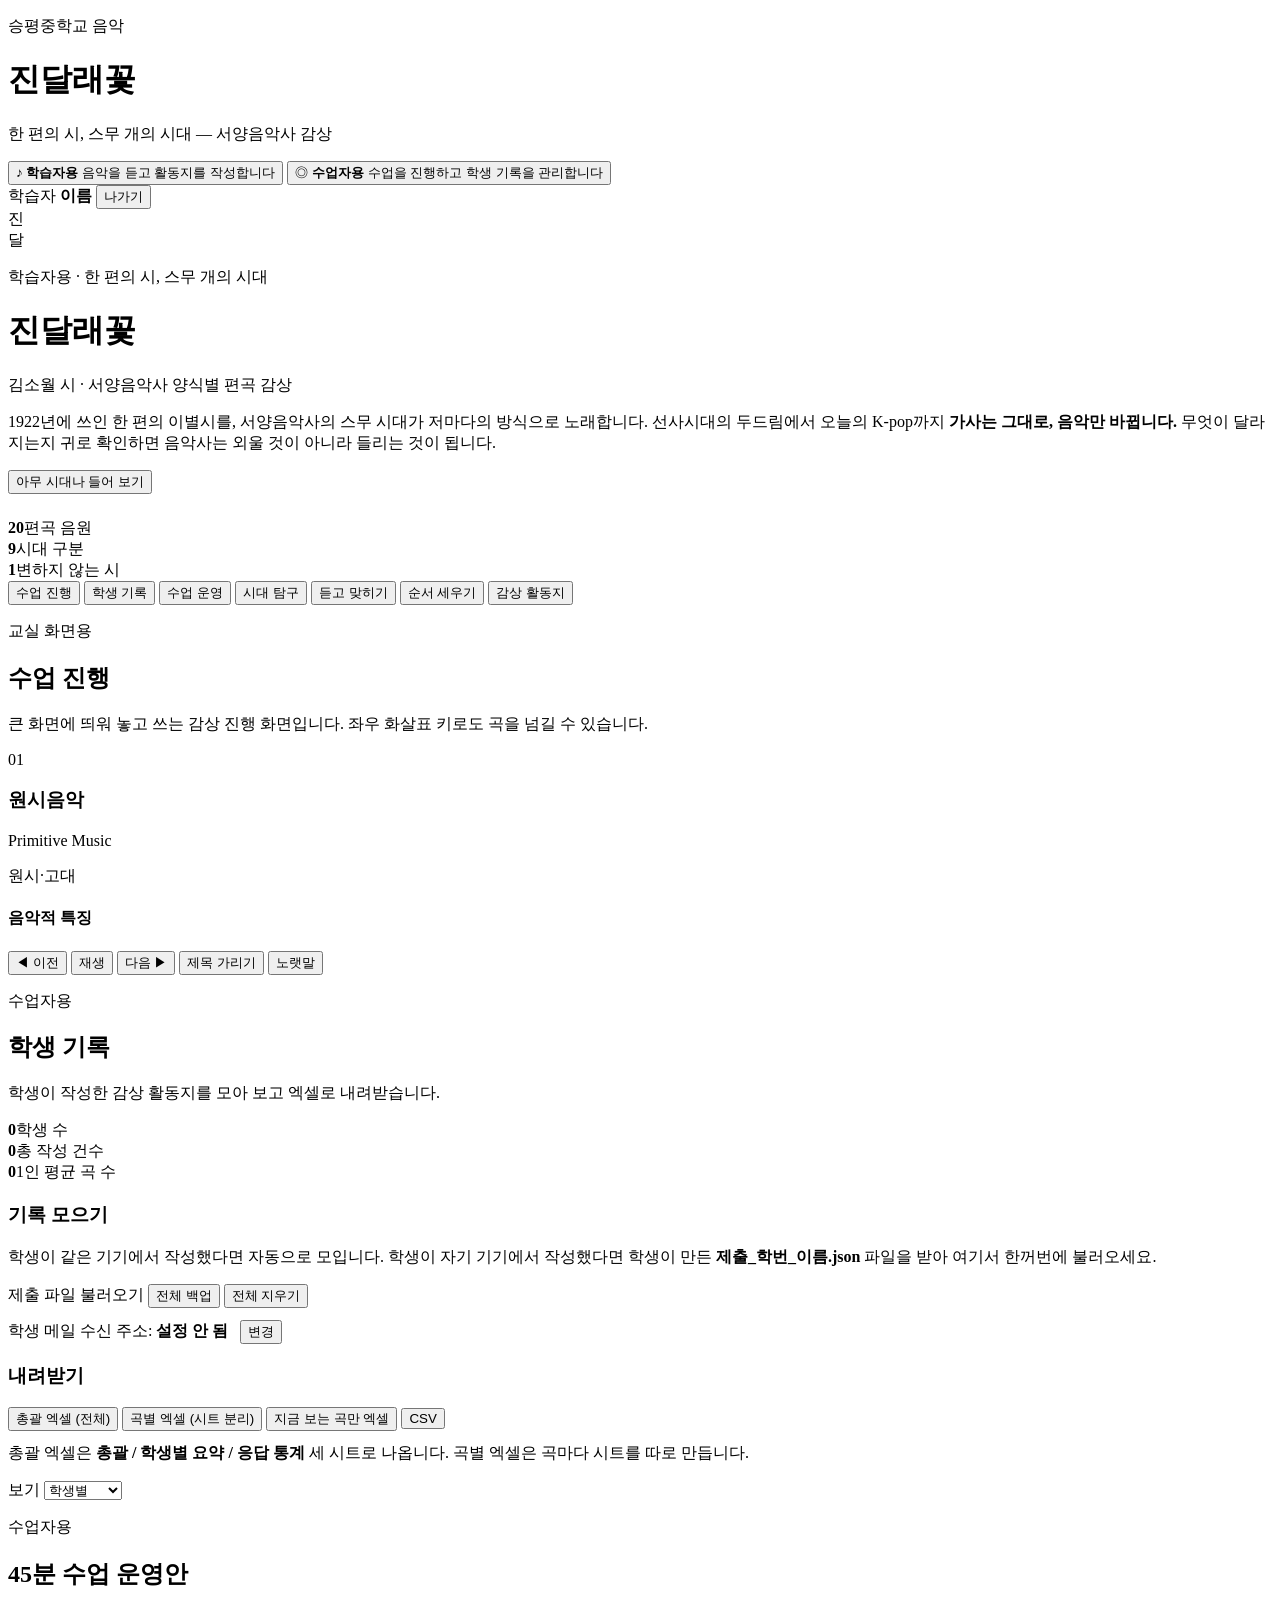
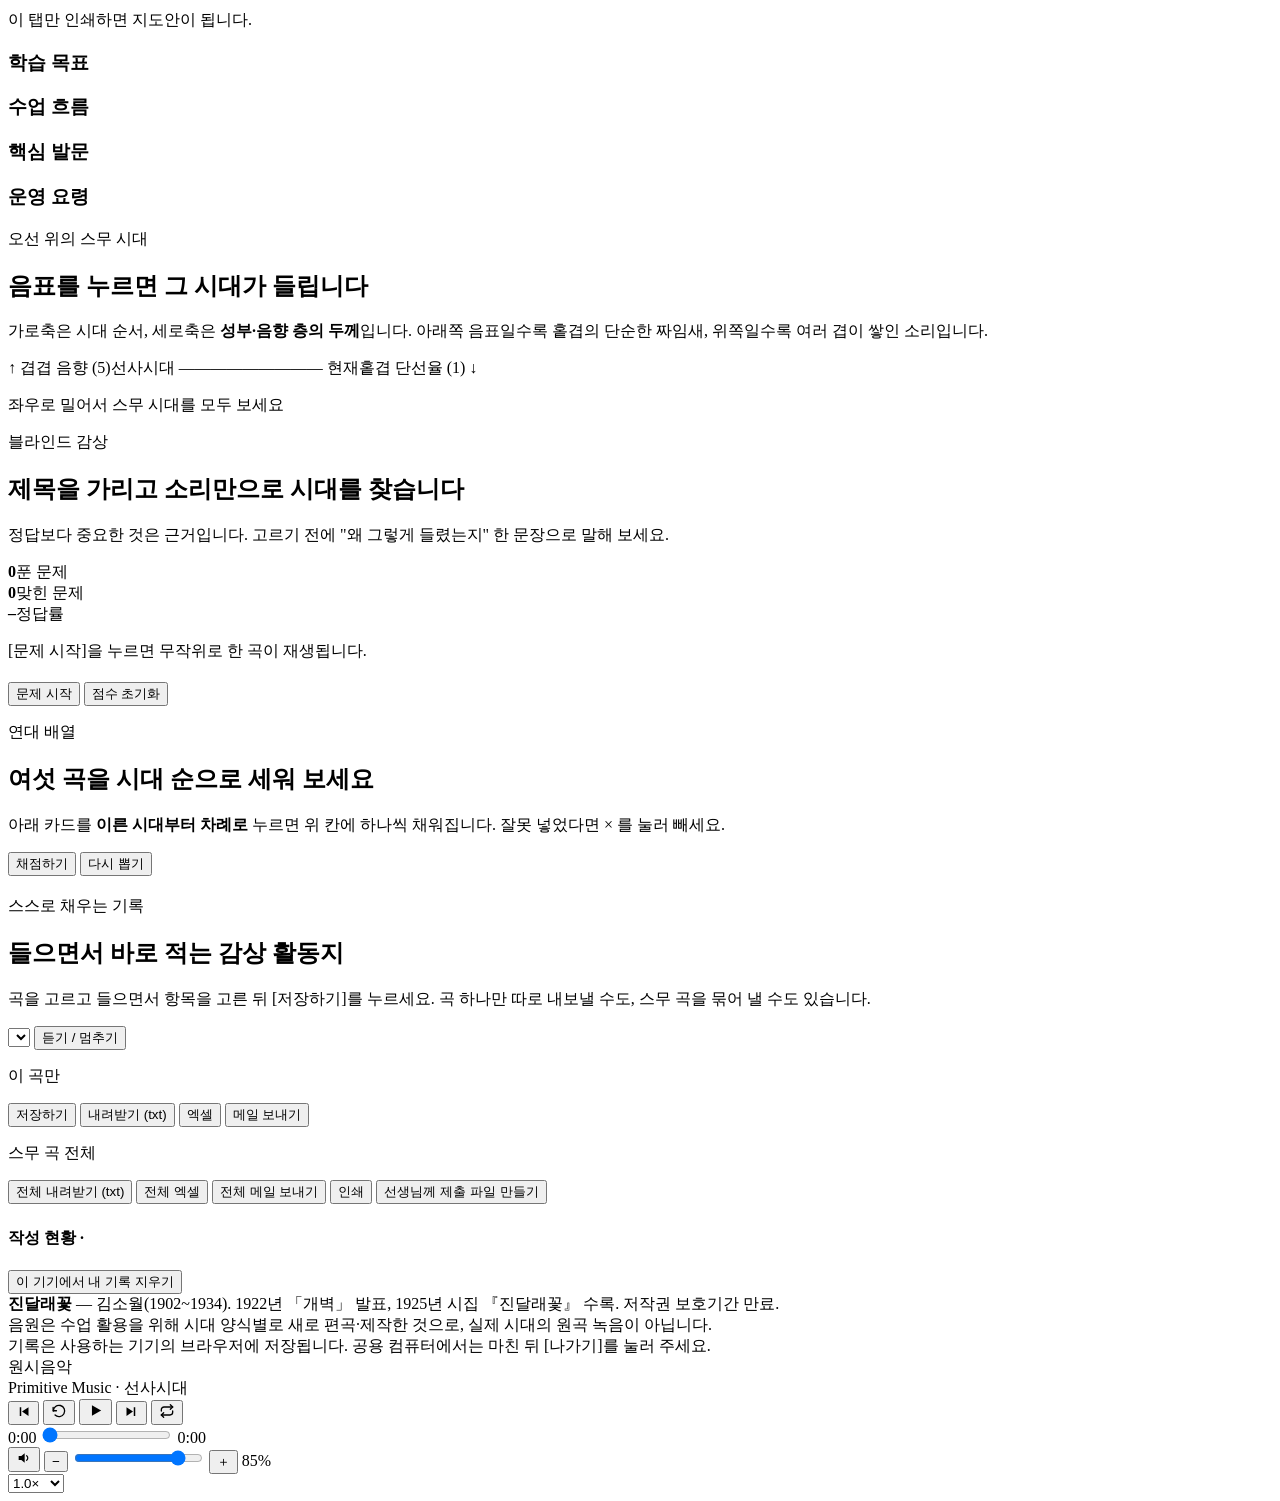
==== index.html @ 60895379 "Add files via upload" ====
<!DOCTYPE html>
<html lang="ko">
<head>
<meta charset="UTF-8">
<meta name="viewport" content="width=device-width, initial-scale=1">
<title>진달래꽃 × 서양음악사 — 한 편의 시, 스무 개의 시대</title>
<meta name="description" content="김소월의 「진달래꽃」을 서양음악사 스무 개 시대·장르로 바꿔 듣고 비교하는 음악 감상 학습 페이지.">
<meta name="theme-color" content="#EDE7DB">
<link rel="preconnect" href="https://fonts.googleapis.com">
<link rel="preconnect" href="https://fonts.gstatic.com" crossorigin>
<link href="https://fonts.googleapis.com/css2?family=Nanum+Myeongjo:wght@400;700;800&family=Noto+Sans+KR:wght@400;500;700&family=JetBrains+Mono:wght@400;600&display=swap" rel="stylesheet">
<link rel="stylesheet" href="assets/css/style.css">
<link rel="stylesheet" href="assets/css/cloud.css">
</head>
<body class="locked">

<!-- ================= 로그인 ================= -->
<div class="gate on" id="gate">
  <div class="gate-card">
    <p class="eyebrow" id="gateSchool">승평중학교 음악</p>
    <h1>진달래<span class="pt">꽃</span></h1>
    <p class="gate-sub">한 편의 시, 스무 개의 시대 — 서양음악사 감상</p>

    <div id="gatePick" class="gate-pick">
      <button class="pickcard" type="button" id="pickStudent">
        <span class="pc-ico">♪</span>
        <b>학습자용</b>
        <span>음악을 듣고 활동지를 작성합니다</span>
      </button>
      <button class="pickcard teach" type="button" id="pickTeacher">
        <span class="pc-ico">◎</span>
        <b>수업자용</b>
        <span>수업을 진행하고 학생 기록을 관리합니다</span>
      </button>
    </div>

    <div id="gateForm" class="gate-form" style="display:none">
      <h2 id="gateFormTitle">학습자용 접속</h2>
      <div class="fld" id="fSid"><label for="gSid">학번</label>
        <input id="gSid" type="text" inputmode="numeric" maxlength="5" placeholder="3105" autocomplete="off"></div>
      <div class="fld" id="fName"><label for="gName">이름</label>
        <input id="gName" type="text" maxlength="10" placeholder="홍길동" autocomplete="off"></div>
      <div class="fld"><label for="gPw">비밀번호</label>
        <input id="gPw" type="password" maxlength="20" placeholder="비밀번호" autocomplete="off"></div>
      <p class="gate-err" id="gateErr"></p>
      <div class="btn-row">
        <button class="btn" type="button" id="gateGo">들어가기</button>
        <button class="btn ghost" type="button" id="gateBack">뒤로</button>
      </div>
      <p class="gate-hint" id="gateHint"></p>
    </div>
  </div>
</div>

<!-- ================= 사용자 표시줄 ================= -->
<div class="who" id="who">
  <div class="wrap">
    <span class="badge" id="whoRole">학습자</span>
    <b id="whoName">이름</b>
    <span id="whoSid" class="mono"></span>
    <button class="btn ghost small" type="button" id="logout">나가기</button>
  </div>
</div>

<!-- ================= 머리말 ================= -->
<header class="masthead">
  <div class="wrap">
    <div class="seal" aria-hidden="true">진<br>달</div>
    <p class="eyebrow"><span id="modeBadge">학습자용</span> · 한 편의 시, 스무 개의 시대</p>
    <h1>진달래<span class="pt">꽃</span></h1>
    <p class="byline">김소월 시 · 서양음악사 양식별 편곡 감상</p>
    <div class="hero-grid">
      <div id="poem" class="poem"></div>
      <div>
        <p class="lede">1922년에 쓰인 한 편의 이별시를, 서양음악사의 스무 시대가 저마다의 방식으로 노래합니다.
          선사시대의 두드림에서 오늘의 K-pop까지 <strong>가사는 그대로, 음악만 바뀝니다.</strong>
          무엇이 달라지는지 귀로 확인하면 음악사는 외울 것이 아니라 들리는 것이 됩니다.</p>
        <div class="btn-row" style="margin-bottom:24px">
          <button class="btn" type="button" id="heroPlay">아무 시대나 들어 보기</button>
        </div>
        <div class="stat-row">
          <div class="stat"><b>20</b><span>편곡 음원</span></div>
          <div class="stat"><b>9</b><span>시대 구분</span></div>
          <div class="stat"><b>1</b><span>변하지 않는 시</span></div>
        </div>
      </div>
    </div>
  </div>
</header>

<!-- ================= 탭 ================= -->
<nav class="tabbar">
  <div class="wrap inner" role="tablist">
    <button class="tab" type="button" role="tab" data-tab="stage"   aria-selected="false">수업 진행</button>
    <button class="tab" type="button" role="tab" data-tab="records" aria-selected="false">학생 기록</button>
    <button class="tab" type="button" role="tab" data-tab="lesson"  aria-selected="false">수업 운영</button>
    <button class="tab" type="button" role="tab" data-tab="explore" aria-selected="true">시대 탐구</button>
    <button class="tab" type="button" role="tab" data-tab="quiz"    aria-selected="false">듣고 맞히기</button>
    <button class="tab" type="button" role="tab" data-tab="order"   aria-selected="false">순서 세우기</button>
    <button class="tab" type="button" role="tab" data-tab="sheet"   aria-selected="false">감상 활동지</button>
  </div>
</nav>

<main class="wrap">

  <!-- ===== 수업 진행 (수업자용) ===== -->
  <section class="panel" id="stage" role="tabpanel">
    <div class="sec-head">
      <p class="eyebrow">교실 화면용</p>
      <h2>수업 진행</h2>
      <p>큰 화면에 띄워 놓고 쓰는 감상 진행 화면입니다. 좌우 화살표 키로도 곡을 넘길 수 있습니다.</p>
    </div>

    <div class="stagebox">
      <div class="st-top">
        <span class="st-num" id="stNum">01</span>
        <div>
          <h3 id="stTitle">원시음악</h3>
          <p class="st-sub" id="stSub">Primitive Music</p>
        </div>
        <span class="st-era" id="stEra">원시·고대</span>
      </div>

      <p class="st-one" id="stOne"></p>

      <div class="st-points">
        <h4 id="stPointsTitle">음악적 특징</h4>
        <ul id="stPoints"></ul>
      </div>

      <div class="st-lyric" id="stLyricBox" style="display:none"></div>

      <div class="st-ctrl">
        <button class="stbtn" type="button" id="stPrev"><span>◀ 이전</span></button>
        <button class="stbtn main" type="button" id="stPlay"><span>재생</span></button>
        <button class="stbtn" type="button" id="stNext"><span>다음 ▶</span></button>
        <button class="stbtn tgl" type="button" id="stBlind" aria-pressed="false"><span>제목 가리기</span></button>
        <button class="stbtn tgl" type="button" id="stLyric" aria-pressed="false"><span>노랫말</span></button>
      </div>

      <div class="st-jump" id="stJump"></div>
    </div>
  </section>

  <!-- ===== 학생 기록 (수업자용) ===== -->
  <section class="panel" id="records" role="tabpanel">
    <div class="sec-head">
      <p class="eyebrow">수업자용</p>
      <h2>학생 기록</h2>
      <p>학생이 작성한 감상 활동지를 모아 보고 엑셀로 내려받습니다.</p>
    </div>

    <div class="card">
      <div class="quiz-score" style="border-bottom:0;padding-bottom:0;margin-bottom:0;justify-content:flex-start;gap:34px">
        <div><b id="adN">0</b><span>학생 수</span></div>
        <div><b id="adDone">0</b><span>총 작성 건수</span></div>
        <div><b id="adAvg">0</b><span>1인 평균 곡 수</span></div>
      </div>
    </div>

    <div class="card">
      <h3>기록 모으기</h3>
      <p class="cap">학생이 같은 기기에서 작성했다면 자동으로 모입니다. 학생이 자기 기기에서 작성했다면
        학생이 만든 <b>제출_학번_이름.json</b> 파일을 받아 여기서 한꺼번에 불러오세요.</p>
      <div class="btn-row" style="align-items:center">
        <label class="btn" for="adImport">제출 파일 불러오기</label>
        <input type="file" id="adImport" accept=".json,application/json" multiple hidden>
        <button class="btn ghost" type="button" id="adBackup">전체 백업</button>
        <button class="btn ghost small danger" type="button" id="adWipe">전체 지우기</button>
      </div>
      <p class="cap" style="margin-top:12px">학생 메일 수신 주소: <b id="adMail">설정 안 됨</b>
        <button class="btn ghost small" type="button" id="adMailSet" style="margin-left:8px">변경</button></p>
    </div>

    <div class="card">
      <h3>내려받기</h3>
      <div class="btn-row">
        <button class="btn" type="button" id="adXlsAll">총괄 엑셀 (전체)</button>
        <button class="btn ghost" type="button" id="adXlsTrack">곡별 엑셀 (시트 분리)</button>
        <button class="btn ghost" type="button" id="adXlsOne">지금 보는 곡만 엑셀</button>
        <button class="btn ghost" type="button" id="adCsv">CSV</button>
      </div>
      <p class="cap" style="margin-top:12px">총괄 엑셀은 <b>총괄 / 학생별 요약 / 응답 통계</b> 세 시트로 나옵니다.
        곡별 엑셀은 곡마다 시트를 따로 만듭니다.</p>
    </div>

    <div class="card">
      <div class="sheet-pick">
        <label for="adView" class="cap" style="margin:0">보기</label>
        <select class="pick" id="adView">
          <option value="student">학생별</option>
          <option value="track">곡별</option>
          <option value="stat">응답 통계</option>
        </select>
        <span id="adTrackWrap" style="display:none">
          <select class="pick" id="adTrack"></select>
        </span>
      </div>
      <div id="adBody"></div>
    </div>
  </section>

  <!-- ===== 수업 운영 ===== -->
  <section class="panel" id="lesson" role="tabpanel">
    <div class="sec-head">
      <p class="eyebrow">수업자용</p>
      <h2>45분 수업 운영안</h2>
      <p>이 탭만 인쇄하면 지도안이 됩니다.</p>
    </div>
    <div class="card"><h3>학습 목표</h3><div class="blk"><ul id="lsGoal"></ul></div></div>
    <div class="card"><h3>수업 흐름</h3><div id="lsFlow"></div></div>
    <div class="card"><h3>핵심 발문</h3><div class="blk"><ol id="lsAsk"></ol></div></div>
    <div class="card"><h3>운영 요령</h3><div class="blk"><ul id="lsTips"></ul></div></div>
  </section>

  <!-- ===== 시대 탐구 ===== -->
  <section class="panel on" id="explore" role="tabpanel">
    <div class="sec-head">
      <p class="eyebrow">오선 위의 스무 시대</p>
      <h2>음표를 누르면 그 시대가 들립니다</h2>
      <p>가로축은 시대 순서, 세로축은 <b>성부·음향 층의 두께</b>입니다. 아래쪽 음표일수록 홑겹의 단순한 짜임새, 위쪽일수록 여러 겹이 쌓인 소리입니다.</p>
    </div>
    <div class="staff-shell">
      <div class="staff-legend">
        <span>↑ 겹겹 음향 (5)</span><span>선사시대 ————————— 현재</span><span>홑겹 단선율 (1) ↓</span>
      </div>
      <p class="swipe-hint">좌우로 밀어서 스무 시대를 모두 보세요</p>
      <div class="staff-scroll">
        <div class="staff-inner">
          <div class="staff" id="staff"></div>
          <div class="era-row" id="eraRow"></div>
        </div>
      </div>
    </div>
    <article class="detail" id="detail"></article>
  </section>

  <!-- ===== 듣고 맞히기 ===== -->
  <section class="panel" id="quiz" role="tabpanel">
    <div class="sec-head">
      <p class="eyebrow">블라인드 감상</p>
      <h2>제목을 가리고 소리만으로 시대를 찾습니다</h2>
      <p>정답보다 중요한 것은 근거입니다. 고르기 전에 "왜 그렇게 들렸는지" 한 문장으로 말해 보세요.</p>
    </div>
    <div class="quiz-card">
      <div class="quiz-score">
        <div><b id="qDone">0</b><span>푼 문제</span></div>
        <div><b id="qRight">0</b><span>맞힌 문제</span></div>
        <div><b id="qRate">–</b><span>정답률</span></div>
      </div>
      <div id="qStage"><p class="quiz-q">[문제 시작]을 누르면 무작위로 한 곡이 재생됩니다.</p></div>
      <div class="btn-row" style="justify-content:center;margin-top:20px">
        <button class="btn" type="button" id="qStart">문제 시작</button>
        <button class="btn ghost small" type="button" id="qReset">점수 초기화</button>
      </div>
    </div>
  </section>

  <!-- ===== 순서 세우기 ===== -->
  <section class="panel" id="order" role="tabpanel">
    <div class="sec-head">
      <p class="eyebrow">연대 배열</p>
      <h2>여섯 곡을 시대 순으로 세워 보세요</h2>
      <p>아래 카드를 <b>이른 시대부터 차례로</b> 누르면 위 칸에 하나씩 채워집니다. 잘못 넣었다면 × 를 눌러 빼세요.</p>
    </div>
    <div class="card">
      <div class="slot-row" id="oSlots"></div>
      <div class="pool" id="oPool"></div>
      <div class="btn-row">
        <button class="btn" type="button" id="oCheck">채점하기</button>
        <button class="btn ghost" type="button" id="oNew">다시 뽑기</button>
      </div>
      <div id="oResult" style="margin-top:20px"></div>
    </div>
  </section>

  <!-- ===== 감상 활동지 ===== -->
  <section class="panel" id="sheet" role="tabpanel">
    <div class="sec-head">
      <p class="eyebrow">스스로 채우는 기록</p>
      <h2>들으면서 바로 적는 감상 활동지</h2>
      <p>곡을 고르고 들으면서 항목을 고른 뒤 [저장하기]를 누르세요. 곡 하나만 따로 내보낼 수도, 스무 곡을 묶어 낼 수도 있습니다.</p>
    </div>
    <div class="card">
      <div class="sheet-pick">
        <select class="pick" id="sheetPick" aria-label="곡 고르기"></select>
        <button class="btn small" type="button" id="sheetPlay">듣기 / 멈추기</button>
        <span class="saved-note" id="sheetSaved"></span>
      </div>
      <p id="sheetWarn" class="quiz-q" style="display:none;color:#C4462F"></p>
      <div id="sheetBody"></div>

      <div class="act">
        <p class="act-t">이 곡만</p>
        <div class="btn-row">
          <button class="btn" type="button" id="sheetSave">저장하기</button>
          <button class="btn ghost" type="button" id="sheetOneDl">내려받기 (txt)</button>
          <button class="btn ghost" type="button" id="sheetOneXls">엑셀</button>
          <button class="btn ghost" type="button" id="sheetOneMail">메일 보내기</button>
        </div>
      </div>

      <div class="act">
        <p class="act-t">스무 곡 전체</p>
        <div class="btn-row">
          <button class="btn ghost" type="button" id="sheetAllDl">전체 내려받기 (txt)</button>
          <button class="btn ghost" type="button" id="sheetAllXls">전체 엑셀</button>
          <button class="btn ghost" type="button" id="sheetAllMail">전체 메일 보내기</button>
          <button class="btn ghost" type="button" id="sheetPrint">인쇄</button>
          <button class="btn" type="button" id="sheetSubmit">선생님께 제출 파일 만들기</button>
        </div>
      </div>

      <div style="margin-top:24px">
        <h4 class="mini-h">작성 현황 · <span id="sheetCount"></span></h4>
        <div class="done-grid" id="sheetDots"></div>
        <div class="btn-row" style="margin-top:16px">
          <button class="btn ghost small danger" type="button" id="sheetWipe">이 기기에서 내 기록 지우기</button>
        </div>
      </div>
    </div>
  </section>

  <footer class="foot">
    <b>진달래꽃</b> — 김소월(1902~1934). 1922년 「개벽」 발표, 1925년 시집 『진달래꽃』 수록. 저작권 보호기간 만료.<br>
    음원은 수업 활용을 위해 시대 양식별로 새로 편곡·제작한 것으로, 실제 시대의 원곡 녹음이 아닙니다.<br>
    기록은 사용하는 기기의 브라우저에 저장됩니다. 공용 컴퓨터에서는 마친 뒤 [나가기]를 눌러 주세요.
  </footer>
</main>

<!-- ================= 플레이어 ================= -->
<div class="player" id="player">
  <div class="err" id="plErr"></div>
  <div class="wrap">
    <div class="pl-info">
      <div class="t" id="plTitle">원시음악</div>
      <div class="s" id="plSub">Primitive Music · 선사시대</div>
    </div>
    <div class="pl-btns">
      <button class="icb" type="button" id="plPrev" aria-label="이전 곡" title="이전 곡">
        <svg viewBox="0 0 24 24" width="15" height="15" fill="currentColor"><path d="M6 5h2.4v14H6zM20 5v14L9.6 12z"/></svg></button>
      <button class="icb" type="button" id="plBack" aria-label="10초 뒤로" title="10초 뒤로">
        <svg viewBox="0 0 24 24" width="16" height="16" fill="none" stroke="currentColor" stroke-width="2" stroke-linecap="round" stroke-linejoin="round"><path d="M3.5 12a8.5 8.5 0 1 1 2.6 6.1"/><path d="M3.2 6.6v5h5"/></svg></button>
      <button class="icb main" type="button" id="plPlay" aria-label="재생">
        <svg viewBox="0 0 24 24" width="17" height="17" fill="currentColor"><path d="M7 4.5v15l13-7.5z"/></svg></button>
      <button class="icb" type="button" id="plNext" aria-label="다음 곡" title="다음 곡">
        <svg viewBox="0 0 24 24" width="15" height="15" fill="currentColor"><path d="M15.6 5H18v14h-2.4zM4 5v14l10.4-7z"/></svg></button>
      <button class="icb" type="button" id="plLoop" aria-label="한 곡 반복" aria-pressed="false" title="한 곡 반복">
        <svg viewBox="0 0 24 24" width="16" height="16" fill="none" stroke="currentColor" stroke-width="2" stroke-linecap="round" stroke-linejoin="round"><path d="M17 2.5 20.5 6 17 9.5"/><path d="M3.5 12V10a4 4 0 0 1 4-4h13"/><path d="M7 21.5 3.5 18 7 14.5"/><path d="M20.5 12v2a4 4 0 0 1-4 4h-13"/></svg></button>
    </div>
    <div class="pl-seek">
      <span class="tm-txt" id="plCur">0:00</span>
      <input type="range" class="seek" id="plSeek" min="0" max="1000" value="0" aria-label="재생 위치">
      <span class="tm-txt" id="plDur">0:00</span>
    </div>
    <div class="pl-vol">
      <button class="icb sm" type="button" id="plMute" aria-label="음소거">
        <svg viewBox="0 0 24 24" width="16" height="16" fill="currentColor"><path d="M4 9v6h4l5 4V5L8 9H4z"/><path d="M16 8.5a4.5 4.5 0 0 1 0 7" fill="none" stroke="currentColor" stroke-width="1.8" stroke-linecap="round"/></svg></button>
      <button class="icb sm" type="button" id="plVolDn" aria-label="음량 줄이기" title="음량 줄이기">−</button>
      <input type="range" class="seek vol" id="plVol" min="0" max="100" value="85" aria-label="음량">
      <button class="icb sm" type="button" id="plVolUp" aria-label="음량 키우기" title="음량 키우기">＋</button>
      <span class="tm-txt vt" id="plVolTxt">85%</span>
    </div>
    <select class="rate" id="plRate" aria-label="재생 속도">
      <option value="0.75">0.75×</option>
      <option value="1" selected>1.0×</option>
      <option value="1.25">1.25×</option>
      <option value="1.5">1.5×</option>
    </select>
  </div>
</div>

<div class="toast" id="toast"></div>
<div id="printArea" class="print-only"></div>

<script src="assets/js/data.js"></script>
<script src="assets/js/xlsx-mini.js"></script>
<script src="assets/js/app.js"></script>
<script src="assets/js/cloud.js"></script>
</body>
</html>
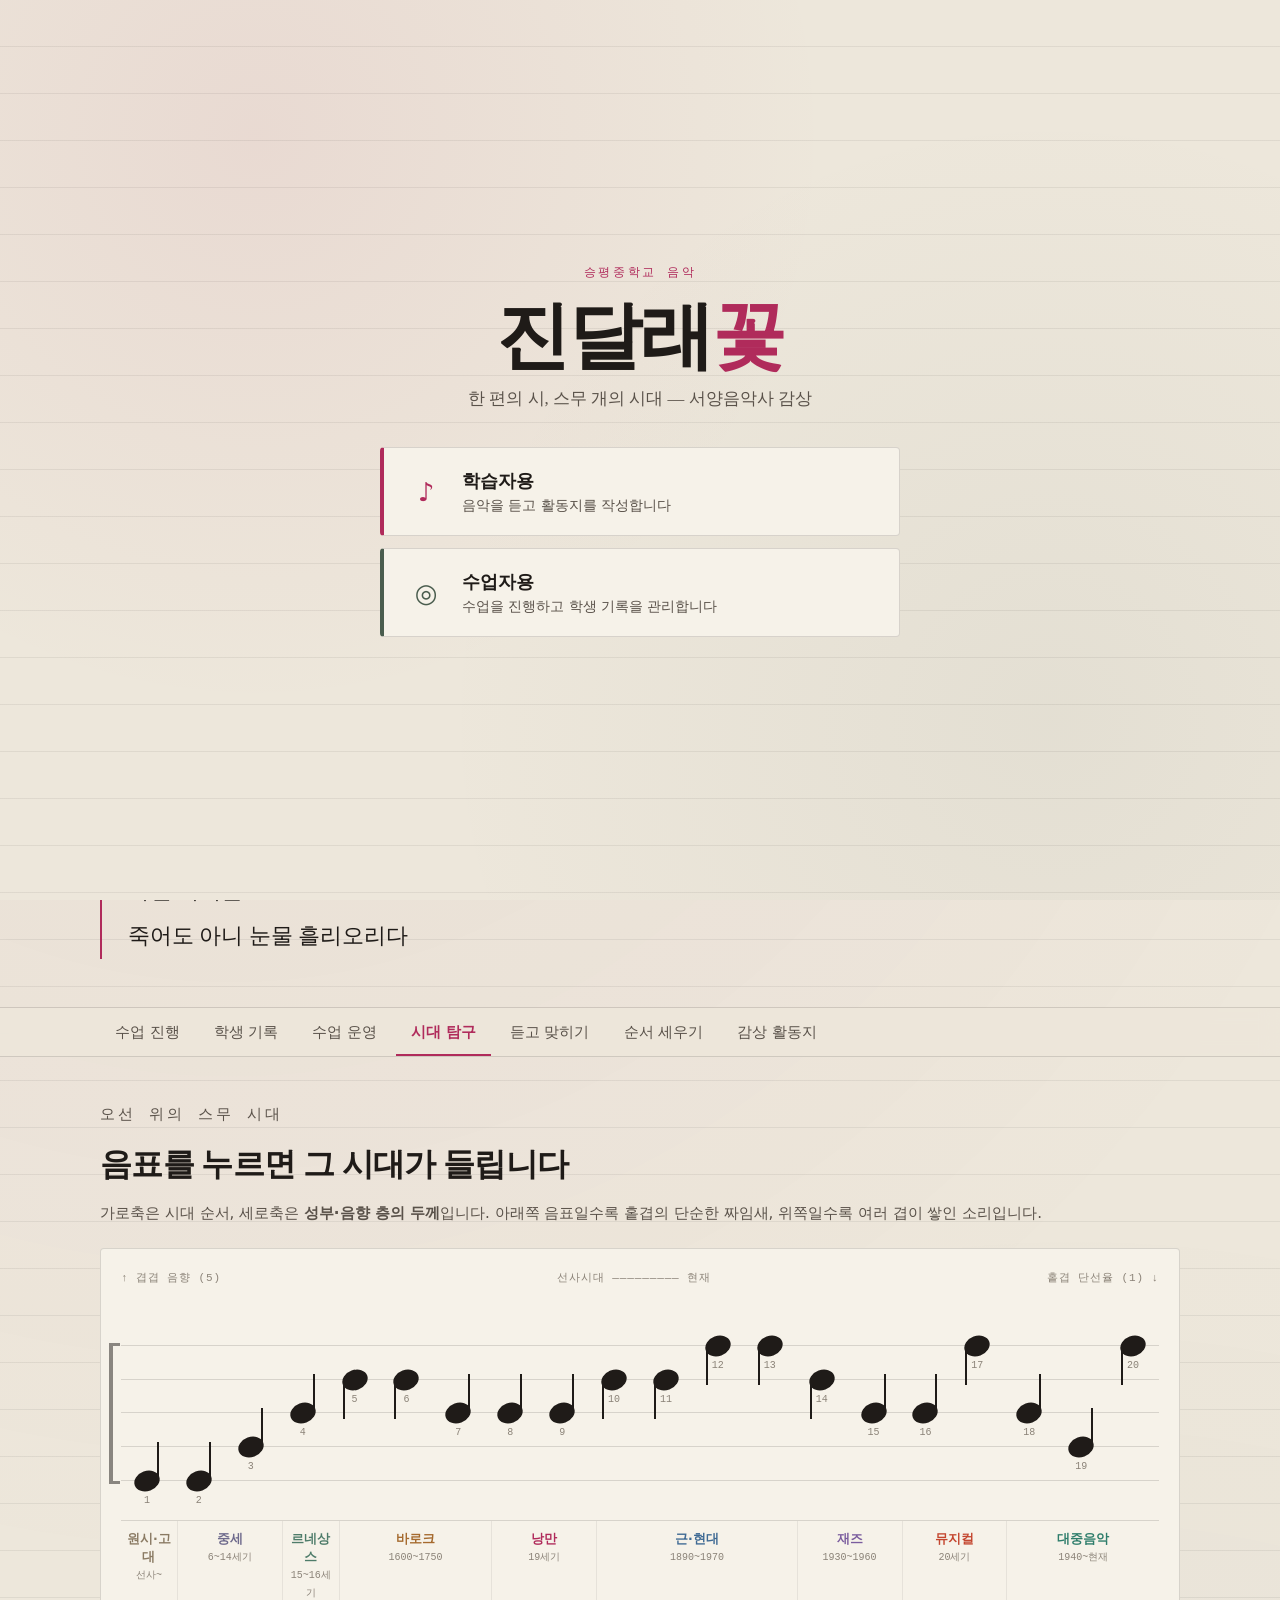
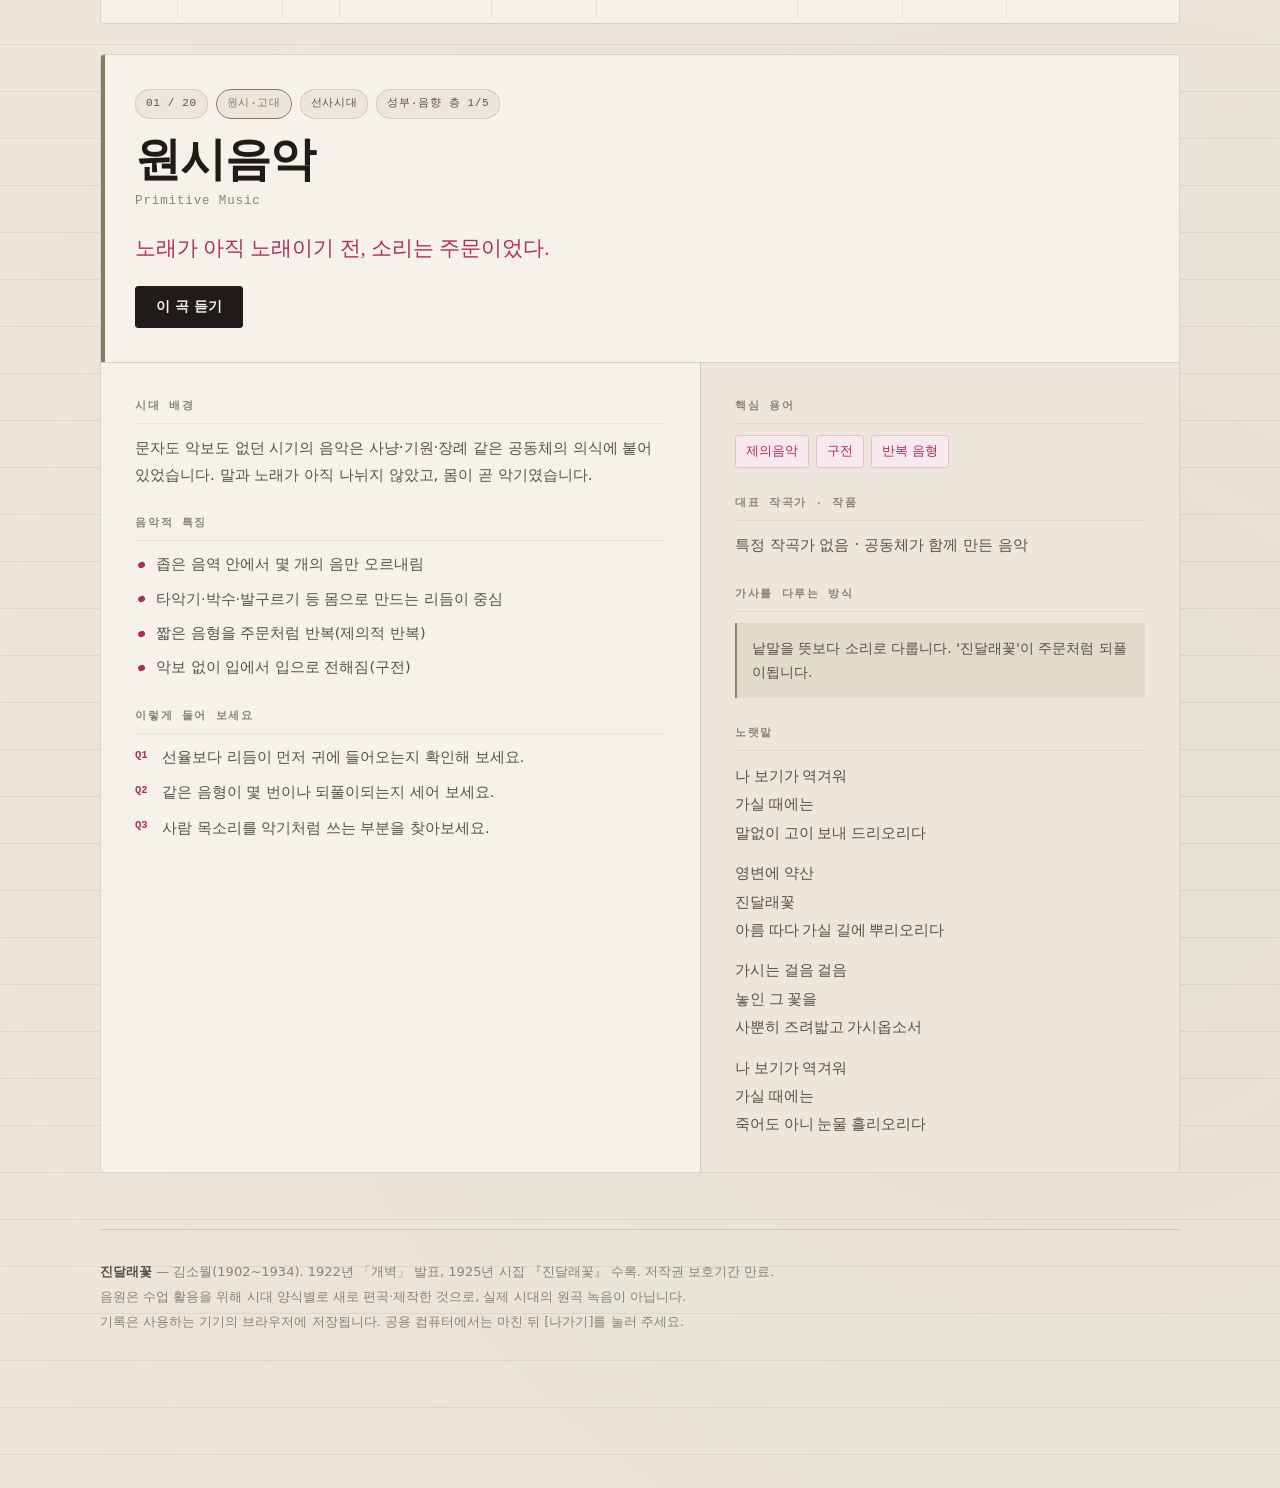
==== commit 4f4c9032: "Add files via upload" ====
--- a/index.html
+++ b/index.html
@@ -10,7 +10,7 @@
 <link rel="preconnect" href="https://fonts.gstatic.com" crossorigin>
 <link href="https://fonts.googleapis.com/css2?family=Nanum+Myeongjo:wght@400;700;800&family=Noto+Sans+KR:wght@400;500;700&family=JetBrains+Mono:wght@400;600&display=swap" rel="stylesheet">
 <link rel="stylesheet" href="assets/css/style.css">
-<link rel="stylesheet" href="assets/css/cloud.css">
+<link rel="stylesheet" href="assets/css/cloud.css?v=2">
 </head>
 <body class="locked">
 
@@ -376,6 +376,6 @@
 <script src="assets/js/data.js"></script>
 <script src="assets/js/xlsx-mini.js"></script>
 <script src="assets/js/app.js"></script>
-<script src="assets/js/cloud.js"></script>
+<script src="assets/js/cloud.js?v=2"></script>
 </body>
 </html>
--- a/assets/css/style.css
+++ b/assets/css/style.css
@@ -0,0 +1,1223 @@
+/* ============================================================
+   진달래꽃 × 서양음악사
+   한지(paper) · 먹(ink) · 진달래(azalea) · 낙관(seal)
+   ============================================================ */
+
+:root {
+  --paper:      #EDE7DB;
+  --paper-hi:   #F6F2E9;
+  --paper-lo:   #E2DACB;
+  --ink:        #1F1B18;
+  --ink-2:      #5A524A;
+  --ink-3:      #8B8378;
+  --azalea:     #B02B5B;
+  --azalea-lo:  #E6BFCD;
+  --azalea-bg:  #F7E9EE;
+  --seal:       #C4462F;
+  --moss:       #4A5D4E;
+
+  --rule:       rgba(31, 27, 24, 0.14);
+  --rule-soft:  rgba(31, 27, 24, 0.07);
+
+  --serif: "Nanum Myeongjo", "Gowun Batang", "Batang", "바탕", Georgia, serif;
+  --sans:  "Noto Sans KR", "Apple SD Gothic Neo", "Malgun Gothic", system-ui, sans-serif;
+  --mono:  "JetBrains Mono", "D2Coding", ui-monospace, "Courier New", monospace;
+
+  --pl-h: 88px;   /* 플레이어 높이 */
+}
+
+* { box-sizing: border-box; }
+
+html { scroll-behavior: smooth; -webkit-text-size-adjust: 100%; }
+
+body {
+  margin: 0;
+  background-color: var(--paper);
+  background-image:
+    repeating-linear-gradient(180deg, transparent 0 46px, var(--rule-soft) 46px 47px),
+    radial-gradient(circle at 18% 12%, rgba(176,43,91,.05), transparent 42%),
+    radial-gradient(circle at 84% 78%, rgba(74,93,78,.05), transparent 46%);
+  color: var(--ink);
+  font-family: var(--sans);
+  font-size: 16px;
+  line-height: 1.75;
+  padding-bottom: calc(var(--pl-h) + 24px);
+}
+
+img { max-width: 100%; }
+
+:focus-visible {
+  outline: 2.5px solid var(--azalea);
+  outline-offset: 3px;
+  border-radius: 3px;
+}
+
+.wrap { width: min(1080px, 92vw); margin-inline: auto; }
+
+/* ---------- 머리말 ---------- */
+
+.masthead {
+  position: relative;
+  padding: clamp(40px, 8vw, 84px) 0 clamp(28px, 5vw, 48px);
+  border-bottom: 1px solid var(--rule);
+}
+
+.eyebrow {
+  font-family: var(--mono);
+  font-size: 12px;
+  letter-spacing: .22em;
+  color: var(--azalea);
+  text-transform: uppercase;
+  margin: 0 0 18px;
+}
+
+.masthead h1 {
+  font-family: var(--serif);
+  font-weight: 800;
+  font-size: clamp(3.2rem, 13vw, 7rem);
+  line-height: .94;
+  letter-spacing: -.03em;
+  margin: 0;
+}
+
+.masthead h1 .pt { color: var(--azalea); }
+
+.byline {
+  font-family: var(--serif);
+  font-size: clamp(1rem, 2.4vw, 1.2rem);
+  color: var(--ink-2);
+  margin: 16px 0 0;
+}
+
+.seal {
+  position: absolute;
+  top: clamp(36px, 7vw, 76px);
+  right: 0;
+  width: 62px; height: 62px;
+  border: 2.5px solid var(--seal);
+  border-radius: 5px;
+  color: var(--seal);
+  font-family: var(--serif);
+  font-weight: 800;
+  font-size: 20px;
+  line-height: 1.05;
+  display: grid;
+  place-content: center;
+  text-align: center;
+  transform: rotate(-4deg);
+  opacity: .9;
+}
+
+.hero-grid {
+  display: grid;
+  grid-template-columns: minmax(0, 1fr) minmax(0, 1fr);
+  gap: clamp(24px, 5vw, 56px);
+  margin-top: clamp(30px, 5vw, 50px);
+  align-items: start;
+}
+
+.poem {
+  font-family: var(--serif);
+  font-size: clamp(1.05rem, 2.7vw, 1.35rem);
+  line-height: 2.1;
+  color: var(--ink);
+  border-left: 2px solid var(--azalea);
+  padding-left: clamp(16px, 3vw, 26px);
+}
+
+.poem .stanza + .stanza { margin-top: 1.35em; }
+
+.lede { color: var(--ink-2); margin: 0 0 22px; }
+.lede strong { color: var(--ink); font-weight: 700; }
+
+.stat-row {
+  display: flex;
+  flex-wrap: wrap;
+  gap: 10px 28px;
+  padding-top: 20px;
+  border-top: 1px solid var(--rule);
+}
+
+.stat b {
+  display: block;
+  font-family: var(--mono);
+  font-size: 1.55rem;
+  color: var(--azalea);
+  line-height: 1.2;
+}
+
+.stat span { font-size: 12.5px; color: var(--ink-3); letter-spacing: .04em; }
+
+/* ---------- 탭 ---------- */
+
+.tabbar {
+  position: sticky;
+  top: 0;
+  z-index: 40;
+  background: var(--paper);
+  background: color-mix(in srgb, var(--paper) 92%, transparent);
+  backdrop-filter: blur(9px);
+  -webkit-backdrop-filter: blur(9px);
+  border-bottom: 1px solid var(--rule);
+  margin-bottom: clamp(28px, 5vw, 46px);
+}
+
+.tabbar .inner {
+  display: flex;
+  gap: 4px;
+  overflow-x: auto;
+  scrollbar-width: none;
+}
+.tabbar .inner::-webkit-scrollbar { display: none; }
+
+.tab {
+  flex: 0 0 auto;
+  appearance: none;
+  background: none;
+  border: 0;
+  border-bottom: 2.5px solid transparent;
+  padding: 15px 15px 12px;
+  font-family: var(--sans);
+  font-size: 14.5px;
+  font-weight: 500;
+  color: var(--ink-2);
+  cursor: pointer;
+  white-space: nowrap;
+  transition: color .18s, border-color .18s;
+}
+
+.tab:hover { color: var(--ink); }
+.tab[aria-selected="true"] { color: var(--azalea); border-bottom-color: var(--azalea); font-weight: 700; }
+
+/* ---------- 패널 ---------- */
+
+.panel { display: none; }
+.panel.on { display: block; animation: fade .34s ease both; }
+
+@keyframes fade { from { opacity: 0; transform: translateY(7px); } to { opacity: 1; transform: none; } }
+
+.sec-head { margin-bottom: 22px; }
+
+.sec-head h2 {
+  font-family: var(--serif);
+  font-size: clamp(1.5rem, 3.6vw, 2rem);
+  margin: 6px 0 8px;
+  letter-spacing: -.02em;
+}
+
+.sec-head p { color: var(--ink-2); margin: 0; font-size: 15px; }
+
+/* ---------- 오선 타임라인 (시그니처) ---------- */
+
+.staff-shell {
+  border: 1px solid var(--rule);
+  border-radius: 4px;
+  background: var(--paper-hi);
+  padding: 20px 0 0;
+  margin-bottom: 30px;
+  overflow: hidden;
+}
+
+.staff-legend {
+  display: flex;
+  justify-content: space-between;
+  align-items: baseline;
+  gap: 14px;
+  padding: 0 20px 16px;
+  font-family: var(--mono);
+  font-size: 11px;
+  letter-spacing: .08em;
+  color: var(--ink-3);
+}
+
+.staff-scroll { overflow-x: auto; padding-bottom: 6px; }
+
+.staff-inner { min-width: 940px; padding: 0 20px; }
+
+.staff {
+  position: relative;
+  height: 210px;
+  margin-bottom: 6px;
+}
+
+.staff .line {
+  position: absolute;
+  left: 0; right: 0;
+  height: 1px;
+  background: var(--rule);
+}
+
+.staff .bracket {
+  position: absolute;
+  left: -12px;
+  bottom: 16%;
+  height: 64%;
+  width: 4px;
+  background: var(--ink);
+  opacity: .5;
+  pointer-events: none;
+}
+.staff .bracket::before,
+.staff .bracket::after {
+  content: "";
+  position: absolute;
+  left: 0;
+  width: 11px;
+  height: 3px;
+  background: var(--ink);
+}
+.staff .bracket::before { top: -3px; }
+.staff .bracket::after  { bottom: -3px; }
+
+.note {
+  position: absolute;
+  transform: translate(-50%, 50%);
+  appearance: none;
+  background: none;
+  border: 0;
+  padding: 0;
+  cursor: pointer;
+  z-index: 2;
+}
+
+.note .head {
+  width: 26px; height: 20px;
+  border-radius: 50%;
+  background: var(--ink);
+  transform: rotate(-20deg);
+  transition: background .18s, transform .18s, box-shadow .18s;
+  display: block;
+}
+
+.note .stem {
+  position: absolute;
+  right: 1px; bottom: 9px;
+  width: 2px; height: 40px;
+  background: var(--ink);
+  transition: background .18s;
+}
+
+.note.down .stem {
+  right: auto; bottom: auto;
+  left: 1px; top: 9px;
+}
+
+.note .num {
+  position: absolute;
+  left: 50%;
+  top: 24px;
+  transform: translateX(-50%);
+  font-family: var(--mono);
+  font-size: 10px;
+  color: var(--ink-3);
+}
+
+.note:hover .head { transform: rotate(-20deg) scale(1.22); }
+.note:hover .head, .note:hover .stem { background: var(--azalea); }
+
+.note[aria-current="true"] .head,
+.note[aria-current="true"] .stem { background: var(--azalea); }
+.note[aria-current="true"] .head { box-shadow: 0 0 0 6px var(--azalea-bg); }
+.note[aria-current="true"] .num { color: var(--azalea); font-weight: 600; }
+
+.note.playing .head { animation: beat 1.1s ease-in-out infinite; }
+@keyframes beat {
+  0%,100% { box-shadow: 0 0 0 5px var(--azalea-bg); }
+  50%     { box-shadow: 0 0 0 12px rgba(176,43,91,.10); }
+}
+
+.era-row {
+  display: flex;
+  border-top: 1px solid var(--rule);
+}
+
+.era-cell {
+  padding: 9px 4px 16px;
+  border-right: 1px solid var(--rule-soft);
+  text-align: center;
+  font-size: 11.5px;
+  line-height: 1.45;
+  color: var(--ink-2);
+}
+.era-cell:last-child { border-right: 0; }
+.era-cell b { display: block; font-weight: 700; color: var(--ink); font-size: 12.5px; }
+.era-cell span { font-family: var(--mono); font-size: 10px; color: var(--ink-3); }
+
+.swipe-hint {
+  display: none;
+  font-size: 12px;
+  color: var(--ink-3);
+  text-align: center;
+  padding: 0 0 12px;
+}
+
+/* ---------- 상세 카드 ---------- */
+
+.detail {
+  border: 1px solid var(--rule);
+  border-radius: 4px;
+  background: var(--paper-hi);
+  overflow: hidden;
+}
+
+.detail-top {
+  padding: clamp(22px, 4vw, 34px);
+  border-bottom: 1px solid var(--rule);
+  position: relative;
+}
+
+.detail-top::before {
+  content: "";
+  position: absolute;
+  left: 0; top: 0; bottom: 0;
+  width: 4px;
+  background: var(--era-color, var(--azalea));
+}
+
+.chip-row { display: flex; flex-wrap: wrap; gap: 8px; margin-bottom: 14px; }
+
+.chip {
+  font-family: var(--mono);
+  font-size: 11px;
+  letter-spacing: .06em;
+  padding: 4px 10px;
+  border: 1px solid var(--rule);
+  border-radius: 100px;
+  color: var(--ink-2);
+  background: var(--paper);
+}
+
+.chip.era { border-color: var(--era-color, var(--azalea)); color: var(--era-color, var(--azalea)); }
+
+.detail-top h3 {
+  font-family: var(--serif);
+  font-size: clamp(1.9rem, 5.5vw, 2.9rem);
+  margin: 0;
+  letter-spacing: -.025em;
+  line-height: 1.15;
+}
+
+.detail-top .sub {
+  font-family: var(--mono);
+  font-size: 12.5px;
+  color: var(--ink-3);
+  letter-spacing: .07em;
+  margin: 5px 0 0;
+}
+
+.detail-top .one {
+  font-family: var(--serif);
+  font-size: clamp(1.1rem, 2.7vw, 1.3rem);
+  color: var(--azalea);
+  margin: 18px 0 0;
+  line-height: 1.6;
+}
+
+.detail-body {
+  display: grid;
+  grid-template-columns: minmax(0, 1.25fr) minmax(0, 1fr);
+  gap: 0;
+}
+
+.dcol { padding: clamp(22px, 4vw, 34px); }
+.dcol + .dcol { border-left: 1px solid var(--rule); background: var(--paper); }
+
+.blk + .blk { margin-top: 26px; }
+
+.blk h4 {
+  font-family: var(--mono);
+  font-size: 11px;
+  letter-spacing: .16em;
+  color: var(--ink-3);
+  text-transform: uppercase;
+  margin: 0 0 11px;
+  padding-bottom: 7px;
+  border-bottom: 1px solid var(--rule-soft);
+}
+
+.blk p { margin: 0; font-size: 15px; color: var(--ink-2); }
+
+.blk ul { margin: 0; padding: 0; list-style: none; }
+
+.blk ul li {
+  position: relative;
+  padding-left: 21px;
+  font-size: 14.5px;
+  color: var(--ink-2);
+  margin-bottom: 9px;
+}
+
+.blk ul li::before {
+  content: "";
+  position: absolute;
+  left: 3px; top: .68em;
+  width: 7px; height: 5.5px;
+  background: var(--azalea);
+  border-radius: 50%;
+  transform: rotate(-20deg);
+}
+
+.blk ol { margin: 0; padding-left: 0; list-style: none; counter-reset: q; }
+
+.blk ol li {
+  counter-increment: q;
+  position: relative;
+  padding-left: 27px;
+  font-size: 14.5px;
+  color: var(--ink-2);
+  margin-bottom: 10px;
+}
+
+.blk ol li::before {
+  content: "Q" counter(q);
+  position: absolute;
+  left: 0; top: .06em;
+  font-family: var(--mono);
+  font-size: 10.5px;
+  color: var(--azalea);
+  font-weight: 600;
+}
+
+.wordchips { display: flex; flex-wrap: wrap; gap: 7px; }
+
+.wordchip {
+  background: var(--azalea-bg);
+  color: var(--azalea);
+  border: 1px solid var(--azalea-lo);
+  border-radius: 3px;
+  padding: 4px 10px;
+  font-size: 13px;
+  font-weight: 500;
+}
+
+.lyric-note {
+  background: var(--paper-lo);
+  border-left: 2px solid var(--ink-3);
+  padding: 13px 15px;
+  font-size: 14px;
+  color: var(--ink-2);
+  border-radius: 0 3px 3px 0;
+}
+
+.mini-poem {
+  font-family: var(--serif);
+  font-size: 14.5px;
+  line-height: 1.95;
+  color: var(--ink-2);
+}
+.mini-poem div + div { margin-top: .85em; }
+
+/* ---------- 버튼 ---------- */
+
+.btn {
+  appearance: none;
+  font-family: var(--sans);
+  font-size: 14px;
+  font-weight: 600;
+  padding: 11px 20px;
+  border-radius: 3px;
+  border: 1px solid var(--ink);
+  background: var(--ink);
+  color: var(--paper-hi);
+  cursor: pointer;
+  transition: background .16s, color .16s, border-color .16s, transform .1s;
+}
+
+.btn:hover { background: var(--azalea); border-color: var(--azalea); }
+.btn:active { transform: translateY(1px); }
+
+.btn.ghost { background: none; color: var(--ink); }
+.btn.ghost:hover { background: var(--azalea); border-color: var(--azalea); color: var(--paper-hi); }
+
+.btn.small { font-size: 13px; padding: 8px 15px; }
+.btn:disabled { opacity: .38; cursor: not-allowed; }
+.btn:disabled:hover { background: var(--ink); border-color: var(--ink); }
+
+.btn-row { display: flex; flex-wrap: wrap; gap: 9px; }
+
+/* ---------- 퀴즈 ---------- */
+
+.quiz-card {
+  border: 1px solid var(--rule);
+  border-radius: 4px;
+  background: var(--paper-hi);
+  padding: clamp(24px, 5vw, 40px);
+  text-align: center;
+}
+
+.quiz-score {
+  display: flex;
+  justify-content: center;
+  gap: 32px;
+  padding-bottom: 22px;
+  margin-bottom: 26px;
+  border-bottom: 1px solid var(--rule);
+}
+
+.quiz-score div b {
+  display: block;
+  font-family: var(--mono);
+  font-size: 1.7rem;
+  color: var(--azalea);
+  line-height: 1.15;
+}
+.quiz-score div span { font-size: 11.5px; color: var(--ink-3); letter-spacing: .07em; }
+
+.mystery {
+  font-family: var(--serif);
+  font-size: clamp(2.6rem, 9vw, 4.4rem);
+  color: var(--azalea);
+  line-height: 1;
+  margin: 4px 0 6px;
+}
+
+.quiz-q { font-size: 15px; color: var(--ink-2); margin: 0 0 26px; }
+
+.opts {
+  display: grid;
+  grid-template-columns: repeat(auto-fit, minmax(210px, 1fr));
+  gap: 10px;
+  margin-bottom: 22px;
+  text-align: left;
+}
+
+.opt {
+  appearance: none;
+  background: var(--paper);
+  border: 1px solid var(--rule);
+  border-radius: 3px;
+  padding: 15px 17px;
+  font-family: var(--sans);
+  font-size: 15px;
+  font-weight: 500;
+  color: var(--ink);
+  cursor: pointer;
+  text-align: left;
+  transition: border-color .16s, background .16s;
+}
+
+.opt:hover:not(:disabled) { border-color: var(--azalea); background: var(--azalea-bg); }
+.opt .sm { display: block; font-family: var(--mono); font-size: 10.5px; color: var(--ink-3); letter-spacing: .06em; margin-top: 2px; }
+.opt:disabled { cursor: default; }
+.opt.right { border-color: var(--moss); background: #E7EFE8; }
+.opt.right .sm { color: var(--moss); }
+.opt.wrong { border-color: var(--seal); background: #FBEAE6; opacity: .95; }
+
+.verdict {
+  border-radius: 4px;
+  padding: 18px 20px;
+  text-align: left;
+  font-size: 14.5px;
+  line-height: 1.75;
+  margin-bottom: 20px;
+}
+.verdict.ok { background: #E7EFE8; border-left: 3px solid var(--moss); }
+.verdict.no { background: #FBEAE6; border-left: 3px solid var(--seal); }
+.verdict b { display: block; margin-bottom: 5px; font-size: 15px; }
+.verdict .cl { color: var(--ink-2); }
+
+/* ---------- 순서 세우기 ---------- */
+
+.pool { display: flex; flex-wrap: wrap; gap: 9px; margin-bottom: 26px; }
+
+.pool-item {
+  appearance: none;
+  background: var(--paper-hi);
+  border: 1px solid var(--rule);
+  border-radius: 3px;
+  padding: 11px 16px;
+  font-family: var(--sans);
+  font-size: 14.5px;
+  font-weight: 500;
+  color: var(--ink);
+  cursor: pointer;
+  transition: border-color .16s, background .16s, opacity .16s;
+}
+.pool-item:hover:not(:disabled) { border-color: var(--azalea); background: var(--azalea-bg); }
+.pool-item:disabled { opacity: .26; cursor: not-allowed; }
+
+.slot-row { display: flex; flex-direction: column; gap: 8px; margin-bottom: 24px; }
+
+.slot {
+  display: flex;
+  align-items: center;
+  gap: 14px;
+  border: 1px dashed var(--rule);
+  border-radius: 3px;
+  padding: 13px 16px;
+  background: var(--paper-hi);
+  min-height: 54px;
+}
+.slot.filled { border-style: solid; }
+.slot.ok { border-color: var(--moss); background: #E7EFE8; }
+.slot.ng { border-color: var(--seal); background: #FBEAE6; }
+
+.slot .idx {
+  font-family: var(--mono);
+  font-size: 12px;
+  color: var(--ink-3);
+  flex: 0 0 26px;
+}
+.slot .nm { flex: 1; font-size: 15px; font-weight: 500; }
+.slot .nm.empty { color: var(--ink-3); font-weight: 400; font-style: italic; }
+.slot .yr { font-family: var(--mono); font-size: 11.5px; color: var(--ink-3); }
+
+.slot .x {
+  appearance: none;
+  background: none;
+  border: 0;
+  color: var(--ink-3);
+  font-size: 19px;
+  line-height: 1;
+  cursor: pointer;
+  padding: 2px 5px;
+}
+.slot .x:hover { color: var(--seal); }
+
+/* ---------- 활동지 ---------- */
+
+.sheet-pick {
+  display: flex;
+  align-items: center;
+  gap: 11px;
+  flex-wrap: wrap;
+  margin-bottom: 22px;
+  padding-bottom: 20px;
+  border-bottom: 1px solid var(--rule);
+}
+
+select.pick {
+  font-family: var(--sans);
+  font-size: 15px;
+  padding: 10px 14px;
+  border: 1px solid var(--rule);
+  border-radius: 3px;
+  background: var(--paper-hi);
+  color: var(--ink);
+  min-width: 230px;
+  cursor: pointer;
+}
+
+.axis { margin-bottom: 20px; }
+
+.axis > label {
+  display: block;
+  font-family: var(--mono);
+  font-size: 11px;
+  letter-spacing: .14em;
+  color: var(--ink-3);
+  text-transform: uppercase;
+  margin-bottom: 9px;
+}
+
+.axis-opts { display: flex; flex-wrap: wrap; gap: 7px; }
+
+.axis-opts input { position: absolute; opacity: 0; width: 0; height: 0; }
+
+.axis-opts label {
+  border: 1px solid var(--rule);
+  border-radius: 100px;
+  padding: 7px 15px;
+  font-size: 13.5px;
+  color: var(--ink-2);
+  background: var(--paper-hi);
+  cursor: pointer;
+  transition: all .15s;
+}
+
+.axis-opts label:hover { border-color: var(--azalea); }
+.axis-opts input:checked + label { background: var(--azalea); border-color: var(--azalea); color: var(--paper-hi); font-weight: 600; }
+.axis-opts input:focus-visible + label { outline: 2.5px solid var(--azalea); outline-offset: 2px; }
+
+textarea.free {
+  width: 100%;
+  min-height: 118px;
+  font-family: var(--sans);
+  font-size: 15px;
+  line-height: 1.8;
+  padding: 14px 16px;
+  border: 1px solid var(--rule);
+  border-radius: 3px;
+  background: var(--paper-hi);
+  color: var(--ink);
+  resize: vertical;
+}
+textarea.free:focus { border-color: var(--azalea); outline: none; }
+
+.saved-note { font-size: 13px; color: var(--moss); margin-left: 4px; }
+
+.done-grid { display: flex; flex-wrap: wrap; gap: 5px; margin-top: 8px; }
+
+.done-dot {
+  width: 25px; height: 25px;
+  border: 1px solid var(--rule);
+  border-radius: 3px;
+  display: grid;
+  place-content: center;
+  font-family: var(--mono);
+  font-size: 10.5px;
+  color: var(--ink-3);
+  background: var(--paper-hi);
+}
+.done-dot.done { background: var(--azalea); border-color: var(--azalea); color: var(--paper-hi); font-weight: 600; }
+
+/* ---------- 수업 운영 ---------- */
+
+.card {
+  border: 1px solid var(--rule);
+  border-radius: 4px;
+  background: var(--paper-hi);
+  padding: clamp(22px, 4vw, 32px);
+  margin-bottom: 18px;
+}
+
+.card > h3 {
+  font-family: var(--serif);
+  font-size: 1.3rem;
+  margin: 0 0 16px;
+  padding-bottom: 11px;
+  border-bottom: 1px solid var(--rule);
+}
+
+.flow-item {
+  display: grid;
+  grid-template-columns: 74px 1fr;
+  gap: 18px;
+  padding: 16px 0;
+  border-bottom: 1px solid var(--rule-soft);
+}
+.flow-item:last-child { border-bottom: 0; padding-bottom: 0; }
+
+.flow-item .tm {
+  font-family: var(--mono);
+  font-size: 13px;
+  color: var(--azalea);
+  font-weight: 600;
+  padding-top: 2px;
+}
+.flow-item b { display: block; margin-bottom: 5px; font-size: 15.5px; }
+.flow-item p { margin: 0; font-size: 14.5px; color: var(--ink-2); }
+
+/* ---------- 플레이어 ---------- */
+
+.player {
+  position: fixed;
+  left: 0; right: 0; bottom: 0;
+  z-index: 60;
+  background: var(--ink);
+  color: var(--paper-hi);
+  border-top: 1px solid rgba(255,255,255,.1);
+  padding: 11px 0 max(11px, env(safe-area-inset-bottom));
+}
+
+.player .wrap { display: flex; align-items: center; gap: 15px; }
+
+.pl-info { flex: 0 0 auto; min-width: 0; max-width: 250px; }
+.pl-info .t { font-size: 14.5px; font-weight: 600; white-space: nowrap; overflow: hidden; text-overflow: ellipsis; }
+.pl-info .s { font-family: var(--mono); font-size: 10.5px; color: rgba(246,242,233,.5); letter-spacing: .07em; white-space: nowrap; overflow: hidden; text-overflow: ellipsis; }
+
+.pl-btns { display: flex; align-items: center; gap: 5px; flex: 0 0 auto; }
+
+.icb {
+  appearance: none;
+  background: none;
+  border: 0;
+  color: var(--paper-hi);
+  width: 38px; height: 38px;
+  border-radius: 50%;
+  display: grid;
+  place-content: center;
+  cursor: pointer;
+  font-size: 15px;
+  transition: background .15s;
+}
+.icb:hover { background: rgba(255,255,255,.13); }
+.icb.main { background: var(--azalea); width: 46px; height: 46px; font-size: 17px; }
+.icb.main:hover { background: #C93668; }
+.icb.on { color: var(--azalea); }
+.icb:disabled { opacity: .3; cursor: not-allowed; }
+.icb:disabled:hover { background: none; }
+
+.pl-seek { flex: 1; display: flex; align-items: center; gap: 11px; min-width: 0; }
+
+.tm-txt { font-family: var(--mono); font-size: 11.5px; color: rgba(246,242,233,.6); flex: 0 0 auto; }
+
+input[type="range"].seek {
+  flex: 1;
+  appearance: none;
+  height: 4px;
+  border-radius: 2px;
+  background: rgba(255,255,255,.2);
+  cursor: pointer;
+  min-width: 60px;
+}
+input[type="range"].seek::-webkit-slider-thumb {
+  appearance: none;
+  width: 13px; height: 13px;
+  border-radius: 50%;
+  background: var(--azalea);
+  border: 2px solid var(--ink);
+}
+input[type="range"].seek::-moz-range-thumb {
+  width: 13px; height: 13px;
+  border-radius: 50%;
+  background: var(--azalea);
+  border: 2px solid var(--ink);
+}
+
+.rate {
+  appearance: none;
+  background: rgba(255,255,255,.11);
+  border: 0;
+  color: var(--paper-hi);
+  font-family: var(--mono);
+  font-size: 11.5px;
+  padding: 7px 9px;
+  border-radius: 3px;
+  cursor: pointer;
+  flex: 0 0 auto;
+}
+
+.err {
+  background: var(--seal);
+  color: #fff;
+  font-size: 12.5px;
+  padding: 7px 0;
+  text-align: center;
+  display: none;
+}
+.err.on { display: block; }
+
+/* ---------- 꼬리말 ---------- */
+
+.foot {
+  margin-top: 56px;
+  padding: 30px 0 42px;
+  border-top: 1px solid var(--rule);
+  font-size: 13px;
+  color: var(--ink-3);
+  line-height: 1.9;
+}
+.foot b { color: var(--ink-2); }
+
+/* ---------- 반응형 ---------- */
+
+@media (max-width: 900px) {
+  .hero-grid { grid-template-columns: 1fr; }
+  .detail-body { grid-template-columns: 1fr; }
+  .dcol + .dcol { border-left: 0; border-top: 1px solid var(--rule); }
+}
+
+@media (max-width: 760px) {
+  body { --pl-h: 140px; font-size: 15.5px; }
+  .seal { width: 50px; height: 50px; font-size: 16px; }
+  .swipe-hint { display: block; }
+  .staff { height: 176px; }
+  .player .wrap { flex-wrap: wrap; gap: 8px 10px; }
+  .pl-info { flex: 1 1 auto; max-width: none; order: 1; min-width: 0; }
+  .pl-info .s { display: none; }
+  .rate { order: 2; }
+  .pl-btns { order: 3; flex: 1 1 100%; justify-content: center; }
+  .pl-seek { order: 4; flex: 1 1 100%; }
+  .quiz-score { gap: 22px; }
+  .flow-item { grid-template-columns: 1fr; gap: 4px; }
+}
+
+@media (prefers-reduced-motion: reduce) {
+  html { scroll-behavior: auto; }
+  *, *::before, *::after {
+    animation-duration: .001ms !important;
+    animation-iteration-count: 1 !important;
+    transition-duration: .001ms !important;
+  }
+}
+
+/* ---------- 인쇄 ---------- */
+
+@media print {
+  body { background: #fff; padding: 0; }
+  .tabbar, .player, .staff-shell, .btn, .no-print { display: none !important; }
+  .panel { display: block !important; }
+  .card, .detail { border-color: #999; break-inside: avoid; }
+}
+
+/* ---------- 스크린리더 전용 ---------- */
+.sr-only {
+  position: absolute;
+  width: 1px; height: 1px;
+  padding: 0; margin: -1px;
+  overflow: hidden;
+  clip: rect(0 0 0 0);
+  white-space: nowrap;
+  border: 0;
+}
+
+/* ============================================================
+   로그인 · 화면 분리 · 음량 · 관리 화면
+   ============================================================ */
+
+body.locked { overflow: hidden; }
+
+/* ---------- 로그인 ---------- */
+.gate {
+  position: fixed; inset: 0; z-index: 200;
+  background: var(--paper);
+  background-image:
+    repeating-linear-gradient(180deg, transparent 0 46px, var(--rule-soft) 46px 47px),
+    radial-gradient(circle at 20% 15%, rgba(176,43,91,.07), transparent 45%),
+    radial-gradient(circle at 82% 80%, rgba(74,93,78,.06), transparent 48%);
+  display: none; place-items: center;
+  padding: 24px; overflow-y: auto;
+}
+.gate.on { display: grid; }
+
+.gate-card {
+  width: min(520px, 100%);
+  text-align: center;
+  animation: fade .4s ease both;
+}
+.gate-card h1 {
+  font-family: var(--serif); font-weight: 800;
+  font-size: clamp(3rem, 12vw, 4.6rem); line-height: .95;
+  letter-spacing: -.03em; margin: 8px 0 0;
+}
+.gate-card h1 .pt { color: var(--azalea); }
+.gate-sub { font-family: var(--serif); color: var(--ink-2); margin: 12px 0 34px; font-size: 1.05rem; }
+
+.gate-pick { display: grid; gap: 12px; }
+
+.pickcard {
+  appearance: none; text-align: left; cursor: pointer;
+  background: var(--paper-hi); border: 1px solid var(--rule);
+  border-left: 4px solid var(--azalea);
+  border-radius: 4px; padding: 20px 22px;
+  display: grid; grid-template-columns: 40px 1fr; gap: 4px 16px;
+  transition: border-color .16s, background .16s, transform .1s;
+  font-family: var(--sans);
+}
+.pickcard:hover { background: var(--azalea-bg); border-color: var(--azalea); }
+.pickcard:active { transform: translateY(1px); }
+.pickcard.teach { border-left-color: var(--moss); }
+.pickcard.teach:hover { background: #E7EFE8; border-color: var(--moss); }
+.pickcard .pc-ico {
+  grid-row: 1 / 3; align-self: center; justify-self: center;
+  font-size: 26px; color: var(--azalea); line-height: 1;
+}
+.pickcard.teach .pc-ico { color: var(--moss); }
+.pickcard b { font-size: 1.15rem; color: var(--ink); }
+.pickcard span:last-child { font-size: 13.5px; color: var(--ink-2); }
+
+.gate-form {
+  background: var(--paper-hi); border: 1px solid var(--rule);
+  border-radius: 4px; padding: 26px 24px; text-align: left;
+}
+.gate-form h2 {
+  font-family: var(--serif); font-size: 1.25rem; margin: 0 0 20px;
+  padding-bottom: 12px; border-bottom: 1px solid var(--rule);
+}
+.fld { margin-bottom: 14px; }
+.fld label {
+  display: block; font-family: var(--mono); font-size: 11px;
+  letter-spacing: .14em; color: var(--ink-3); margin-bottom: 6px; text-transform: uppercase;
+}
+.fld input {
+  width: 100%; font-family: var(--sans); font-size: 16px;
+  padding: 12px 14px; border: 1px solid var(--rule); border-radius: 3px;
+  background: var(--paper); color: var(--ink);
+}
+.fld input:focus { border-color: var(--azalea); outline: none; }
+.gate-err { color: var(--seal); font-size: 13.5px; margin: 4px 0 14px; min-height: 1.2em; }
+.gate-hint { font-size: 12.5px; color: var(--ink-3); margin: 16px 0 0; line-height: 1.7; }
+
+/* ---------- 사용자 표시줄 ---------- */
+.who { display: none; background: var(--ink); color: var(--paper-hi); padding: 9px 0; }
+.who.on { display: block; }
+.who .wrap { display: flex; align-items: center; gap: 11px; }
+.who b { font-size: 14.5px; }
+.who .mono { font-family: var(--mono); font-size: 11.5px; color: rgba(246,242,233,.6); }
+.who .btn { margin-left: auto; border-color: rgba(255,255,255,.34); color: var(--paper-hi); }
+.who .btn:hover { background: var(--azalea); border-color: var(--azalea); }
+.badge {
+  font-family: var(--mono); font-size: 10.5px; letter-spacing: .1em;
+  background: var(--azalea); color: #fff; padding: 3px 9px; border-radius: 100px;
+}
+.who.teacher .badge { background: var(--moss); }
+
+/* ---------- 수업 진행 화면 ---------- */
+.stagebox {
+  border: 1px solid var(--rule); border-radius: 4px;
+  background: var(--paper-hi); padding: clamp(24px, 4vw, 40px);
+  border-top: 5px solid var(--era-color, var(--azalea));
+}
+.st-top { display: flex; align-items: center; gap: 20px; flex-wrap: wrap; }
+.st-num {
+  font-family: var(--mono); font-size: clamp(2.4rem, 6vw, 3.6rem);
+  color: var(--azalea); line-height: 1; font-weight: 600;
+}
+.st-top h3 {
+  font-family: var(--serif); font-size: clamp(2rem, 6vw, 3.4rem);
+  margin: 0; letter-spacing: -.03em; line-height: 1.08;
+}
+.st-sub { font-family: var(--mono); font-size: 13px; color: var(--ink-3); margin: 4px 0 0; letter-spacing: .07em; }
+.st-era { margin-left: auto; font-size: clamp(1rem, 2.4vw, 1.3rem); font-weight: 700; }
+.st-one { font-family: var(--serif); font-size: clamp(1.15rem, 2.8vw, 1.5rem); color: var(--azalea); margin: 22px 0 0; }
+
+.st-points { margin-top: 26px; padding-top: 22px; border-top: 1px solid var(--rule); }
+.st-points h4 {
+  font-family: var(--mono); font-size: 11px; letter-spacing: .16em;
+  color: var(--ink-3); text-transform: uppercase; margin: 0 0 14px;
+}
+.st-points ul { margin: 0; padding: 0; list-style: none; }
+.st-points li {
+  position: relative; padding-left: 26px; margin-bottom: 12px;
+  font-size: clamp(1rem, 2.2vw, 1.22rem); color: var(--ink); line-height: 1.65;
+}
+.st-points li::before {
+  content: ""; position: absolute; left: 4px; top: .62em;
+  width: 9px; height: 7px; background: var(--azalea); border-radius: 50%; transform: rotate(-20deg);
+}
+
+.st-lyric {
+  margin-top: 24px; padding: 20px 22px; background: var(--paper-lo);
+  border-left: 3px solid var(--azalea); border-radius: 0 3px 3px 0;
+  font-family: var(--serif); font-size: clamp(1.05rem, 2.4vw, 1.3rem); line-height: 2;
+  columns: 2; column-gap: 32px;
+}
+.st-lyric div { break-inside: avoid; margin-bottom: 1em; }
+
+.st-ctrl { display: flex; flex-wrap: wrap; gap: 10px; margin-top: 30px; }
+.stbtn {
+  appearance: none; cursor: pointer; font-family: var(--sans);
+  font-size: clamp(.95rem, 2vw, 1.1rem); font-weight: 600;
+  padding: 15px 24px; border-radius: 3px;
+  border: 1px solid var(--ink); background: none; color: var(--ink);
+  display: inline-flex; align-items: center; gap: 9px;
+  transition: background .16s, color .16s, border-color .16s;
+}
+.stbtn:hover { background: var(--azalea); border-color: var(--azalea); color: var(--paper-hi); }
+.stbtn.main { background: var(--ink); color: var(--paper-hi); min-width: 130px; justify-content: center; }
+.stbtn.main:hover { background: var(--azalea); }
+.stbtn.tgl { border-style: dashed; }
+.stbtn.tgl.on { background: var(--moss); border-color: var(--moss); border-style: solid; color: #fff; }
+
+.st-jump { display: flex; flex-wrap: wrap; gap: 5px; margin-top: 24px; padding-top: 22px; border-top: 1px solid var(--rule); }
+.jump {
+  appearance: none; cursor: pointer; width: 38px; height: 38px;
+  border: 1px solid var(--rule); border-radius: 3px; background: var(--paper);
+  font-family: var(--mono); font-size: 12.5px; color: var(--ink-2); transition: all .14s;
+}
+.jump:hover { border-color: var(--azalea); color: var(--azalea); }
+.jump.on { background: var(--ink); color: var(--paper-hi); border-color: var(--ink); font-weight: 600; }
+.jump.live { background: var(--azalea); border-color: var(--azalea); color: #fff; }
+
+/* ---------- 음량 ---------- */
+.pl-vol { display: flex; align-items: center; gap: 4px; flex: 0 0 auto; }
+.icb.sm { width: 30px; height: 30px; font-size: 15px; font-weight: 700; }
+input[type="range"].vol { width: 82px; min-width: 60px; flex: 0 0 auto; }
+.tm-txt.vt { min-width: 40px; text-align: right; font-variant-numeric: tabular-nums; }
+
+/* ---------- 활동지 실행부 ---------- */
+.act { margin-top: 24px; padding-top: 18px; border-top: 1px solid var(--rule); }
+.act-t {
+  font-family: var(--mono); font-size: 11px; letter-spacing: .16em;
+  color: var(--ink-3); text-transform: uppercase; margin: 0 0 11px;
+}
+.mini-h { font-family: var(--mono); font-size: 11px; letter-spacing: .14em; color: var(--ink-3); margin: 0 0 8px; }
+.saved-note.ok { color: var(--moss); }
+button.done-dot { cursor: pointer; font-family: var(--mono); }
+button.done-dot:hover { border-color: var(--azalea); }
+
+/* ---------- 표 · 관리 화면 ---------- */
+.cap { font-size: 13.5px; color: var(--ink-2); margin: 0 0 14px; line-height: 1.7; }
+.empty { font-size: 14.5px; color: var(--ink-3); line-height: 1.9; padding: 22px 0; }
+.tw { overflow-x: auto; }
+table.grid { width: 100%; border-collapse: collapse; font-size: 13.5px; min-width: 640px; }
+table.grid th {
+  text-align: left; font-family: var(--mono); font-size: 10.5px; letter-spacing: .1em;
+  color: var(--ink-3); text-transform: uppercase; padding: 9px 10px;
+  border-bottom: 1px solid var(--rule); white-space: nowrap;
+}
+table.grid td { padding: 11px 10px; border-bottom: 1px solid var(--rule-soft); vertical-align: top; }
+table.grid tr:hover td { background: var(--azalea-bg); }
+table.grid td.mono { font-family: var(--mono); font-size: 12px; }
+table.grid td.sm { font-size: 11.5px; color: var(--ink-3); }
+table.grid td.ta-r { text-align: right; white-space: nowrap; }
+table.grid td.wide { min-width: 190px; color: var(--ink-2); }
+
+.bar { display: block; width: 76px; height: 6px; background: var(--paper-lo); border-radius: 3px; overflow: hidden; }
+.bar i { display: block; height: 100%; background: var(--azalea); }
+
+.btn.danger { border-color: var(--seal); color: var(--seal); }
+.btn.danger:hover { background: var(--seal); border-color: var(--seal); color: #fff; }
+
+label.btn { display: inline-flex; align-items: center; }
+
+.ans { padding: 15px 0; border-bottom: 1px solid var(--rule-soft); }
+.ans:last-of-type { border-bottom: 0; }
+.ans > b { display: block; margin-bottom: 8px; font-size: 15px; }
+.ans p { margin: 4px 0; font-size: 14px; color: var(--ink-2); }
+.ans .lb { font-family: var(--mono); font-size: 10px; letter-spacing: .1em; color: var(--ink-3); margin-right: 6px; }
+.tags { display: flex; flex-wrap: wrap; gap: 5px; margin-bottom: 8px; }
+.tag {
+  background: var(--paper-lo); border: 1px solid var(--rule);
+  border-radius: 100px; padding: 3px 10px; font-size: 12px; color: var(--ink-2);
+}
+.tag b { color: var(--azalea); font-family: var(--mono); }
+
+.statblk { padding: 16px 0; border-bottom: 1px solid var(--rule-soft); }
+.statblk h4 { margin: 0 0 10px; font-size: 15px; }
+.statblk h4 small { font-family: var(--mono); font-size: 11px; color: var(--ink-3); font-weight: 400; }
+.statrow { display: flex; gap: 12px; align-items: baseline; margin-bottom: 7px; }
+.statrow .k {
+  flex: 0 0 62px; font-family: var(--mono); font-size: 10.5px;
+  letter-spacing: .08em; color: var(--ink-3);
+}
+.statrow .v { display: flex; flex-wrap: wrap; gap: 5px; }
+
+/* ---------- 알림 ---------- */
+.toast {
+  position: fixed; left: 50%; bottom: calc(var(--pl-h) + 18px);
+  transform: translate(-50%, 14px);
+  background: var(--ink); color: var(--paper-hi);
+  padding: 12px 20px; border-radius: 3px; font-size: 14px;
+  z-index: 120; opacity: 0; pointer-events: none;
+  transition: opacity .22s, transform .22s;
+  max-width: min(520px, 90vw); text-align: center; line-height: 1.6;
+}
+.toast.on { opacity: 1; transform: translate(-50%, 0); }
+.toast.bad { background: var(--seal); }
+
+/* ---------- 인쇄 ---------- */
+.print-only { display: none; }
+@media print {
+  .who, .gate, .toast { display: none !important; }
+  .print-only { display: block !important; }
+  main.wrap > .panel, .masthead, .foot { display: none !important; }
+  .pr-head { border-bottom: 2px solid #000; padding-bottom: 10px; margin-bottom: 18px; }
+  .pr-head h1 { font-size: 18pt; margin: 0 0 6px; }
+  .pr-head p { font-size: 9.5pt; margin: 0; color: #444; }
+  .pr-item { break-inside: avoid; margin-bottom: 16px; }
+  .pr-item h2 { font-size: 12pt; margin: 0 0 6px; border-left: 3px solid #000; padding-left: 8px; }
+  .pr-item h2 small { font-weight: 400; font-size: 9pt; color: #555; }
+  .pr-item table { width: 100%; border-collapse: collapse; font-size: 10pt; }
+  .pr-item th {
+    width: 76px; text-align: left; padding: 4px 8px; background: #f0f0f0;
+    border: 1px solid #bbb; font-weight: 600;
+  }
+  .pr-item td { padding: 4px 8px; border: 1px solid #bbb; }
+}
+
+/* ---------- 반응형 ---------- */
+@media (max-width: 900px) {
+  .st-lyric { columns: 1; }
+  .st-era { margin-left: 0; width: 100%; }
+}
+@media (max-width: 760px) {
+  body { --pl-h: 176px; }
+  .pl-vol { order: 5; flex: 1 1 100%; justify-content: center; }
+  input[type="range"].vol { width: 100%; flex: 1 1 auto; }
+  .rate { order: 2; }
+  .stbtn { flex: 1 1 auto; justify-content: center; padding: 14px 12px; }
+  .jump { width: 34px; height: 34px; font-size: 11.5px; }
+  .gate-card h1 { font-size: 3rem; }
+}
--- a/assets/css/cloud.css
+++ b/assets/css/cloud.css
@@ -0,0 +1,113 @@
+/* cloud.css — 온라인 제출 화면에만 쓰는 스타일.
+   기존 style.css 를 건드리지 않고 뒤에 얹습니다. */
+
+:root{
+  --cl-ink:#241F1B;
+  --cl-dim:#7A6F63;
+  --cl-line:#D8CEBE;
+  --cl-paper:#F6F1E6;
+  --cl-red:#C4462F;      /* 진달래 */
+  --cl-green:#3E7A52;
+}
+
+/* ---------- 로그인 ---------- */
+.cloud-gate{ text-align:center; }
+.cloud-gate h2{ font-family:"Nanum Myeongjo",serif; font-size:1.25rem; margin:0 0 10px; }
+.cg-lead{ color:var(--cl-dim); font-size:.86rem; line-height:1.7; margin:0 0 18px; }
+.cg-gbtn{ display:flex; justify-content:center; min-height:44px; margin-bottom:8px; }
+
+.cg-me{
+  display:inline-flex; align-items:center; gap:8px;
+  font-family:"JetBrains Mono",monospace; font-size:.78rem;
+  background:var(--cl-paper); border:1px solid var(--cl-line);
+  border-radius:999px; padding:7px 14px; margin-bottom:16px; color:var(--cl-ink);
+}
+.cg-dot{ width:7px; height:7px; border-radius:50%; background:var(--cl-green); flex:none; }
+
+.cg-fields{ text-align:left; }
+.cg-fields input.locked{ background:var(--cl-paper); color:var(--cl-dim); cursor:not-allowed; }
+.cg-msg{
+  color:var(--cl-red); font-size:.8rem; line-height:1.6;
+  white-space:pre-line; margin:10px 0 14px; min-height:1.2em;
+}
+
+/* ---------- 학생 제출 칸 ---------- */
+.cl-act{ border-left:3px solid var(--cl-red); padding-left:16px; }
+.cl-state{ display:flex; align-items:center; gap:9px; margin:6px 0 14px; font-size:.9rem; }
+.cl-lamp{
+  width:9px; height:9px; border-radius:50%; flex:none;
+  background:var(--cl-line); box-shadow:0 0 0 0 rgba(196,70,47,0);
+  transition:background .3s, box-shadow .3s;
+}
+.cl-state.on .cl-lamp{ background:var(--cl-red); box-shadow:0 0 0 5px rgba(196,70,47,.14); }
+.cl-state.on b{ color:var(--cl-red); }
+.cl-state b{ font-weight:600; color:var(--cl-dim); }
+
+/* ---------- 교사 통제 ---------- */
+.cl-admin .cl-switch{ display:flex; align-items:center; gap:16px; flex-wrap:wrap; margin:16px 0 20px; }
+
+.cl-toggle{
+  display:inline-flex; align-items:center; gap:11px;
+  background:var(--cl-paper); border:1px solid var(--cl-line);
+  border-radius:999px; padding:8px 18px 8px 9px; cursor:pointer;
+  font:inherit; font-size:.9rem; color:var(--cl-dim);
+  transition:background .2s, border-color .2s, color .2s;
+}
+.cl-toggle .cl-knob{
+  width:34px; height:19px; border-radius:999px; background:#CFC5B5;
+  position:relative; flex:none; transition:background .2s;
+}
+.cl-toggle .cl-knob::after{
+  content:""; position:absolute; top:2px; left:2px;
+  width:15px; height:15px; border-radius:50%; background:#fff;
+  transition:transform .2s;
+}
+.cl-toggle.on{ background:rgba(196,70,47,.07); border-color:var(--cl-red); color:var(--cl-red); font-weight:600; }
+.cl-toggle.on .cl-knob{ background:var(--cl-red); }
+.cl-toggle.on .cl-knob::after{ transform:translateX(15px); }
+.cl-now{ font-size:.8rem; color:var(--cl-dim); }
+
+.cl-grid{ display:grid; grid-template-columns:repeat(auto-fit,minmax(190px,1fr)); gap:14px; margin-bottom:14px; }
+.cl-grid label{ display:flex; flex-direction:column; gap:6px; font-size:.78rem; color:var(--cl-dim); }
+.cl-grid input{
+  font:inherit; font-size:.9rem; padding:9px 11px;
+  border:1px solid var(--cl-line); border-radius:7px; background:#fff; color:var(--cl-ink);
+}
+.cl-grid input:focus-visible, .cl-toggle:focus-visible{ outline:2px solid var(--cl-red); outline-offset:2px; }
+
+.cl-checks{ display:flex; gap:22px; flex-wrap:wrap; margin-bottom:18px; font-size:.83rem; color:var(--cl-dim); }
+.cl-checks label{ display:flex; align-items:center; gap:7px; cursor:pointer; }
+
+.cl-sum{ display:flex; gap:34px; flex-wrap:wrap; margin:22px 0 18px; padding-top:18px; border-top:1px solid var(--cl-line); }
+.cl-sum div{ display:flex; flex-direction:column; }
+.cl-sum b{ font-family:"Nanum Myeongjo",serif; font-size:1.7rem; line-height:1.1; color:var(--cl-ink); }
+.cl-sum span{ font-size:.74rem; color:var(--cl-dim); margin-top:3px; }
+
+/* ---------- 명단 ---------- */
+.cl-list{ margin-top:18px; overflow-x:auto; -webkit-overflow-scrolling:touch; }
+.cl-table{ width:100%; border-collapse:collapse; font-size:.83rem; min-width:560px; }
+.cl-table th{
+  text-align:left; font-weight:600; font-size:.72rem; letter-spacing:.04em;
+  color:var(--cl-dim); padding:0 10px 9px; border-bottom:1px solid var(--cl-line); white-space:nowrap;
+}
+.cl-table td{ padding:10px; border-bottom:1px solid rgba(216,206,190,.5); vertical-align:middle; }
+.cl-table tr:hover td{ background:var(--cl-paper); }
+.cl-table .mono{ font-family:"JetBrains Mono",monospace; font-size:.79rem; }
+.cl-mail{ color:var(--cl-dim); font-size:.76rem; max-width:210px; overflow:hidden; text-overflow:ellipsis; white-space:nowrap; }
+.cl-x{
+  border:0; background:none; color:var(--cl-line); font-size:1.1rem; line-height:1;
+  cursor:pointer; padding:3px 7px; border-radius:5px;
+}
+.cl-x:hover{ color:var(--cl-red); background:rgba(196,70,47,.08); }
+
+/* ---------- 전체화면 단추 ---------- */
+.fsbtn.on{ border-color:var(--cl-red); color:var(--cl-red); }
+:fullscreen .masthead{ padding-top:18px; }
+
+@media (max-width:640px){
+  .cl-sum{ gap:22px; }
+  .cl-admin .cl-switch{ gap:10px; }
+}
+@media (prefers-reduced-motion:reduce){
+  .cl-lamp, .cl-toggle, .cl-toggle .cl-knob, .cl-toggle .cl-knob::after{ transition:none; }
+}
